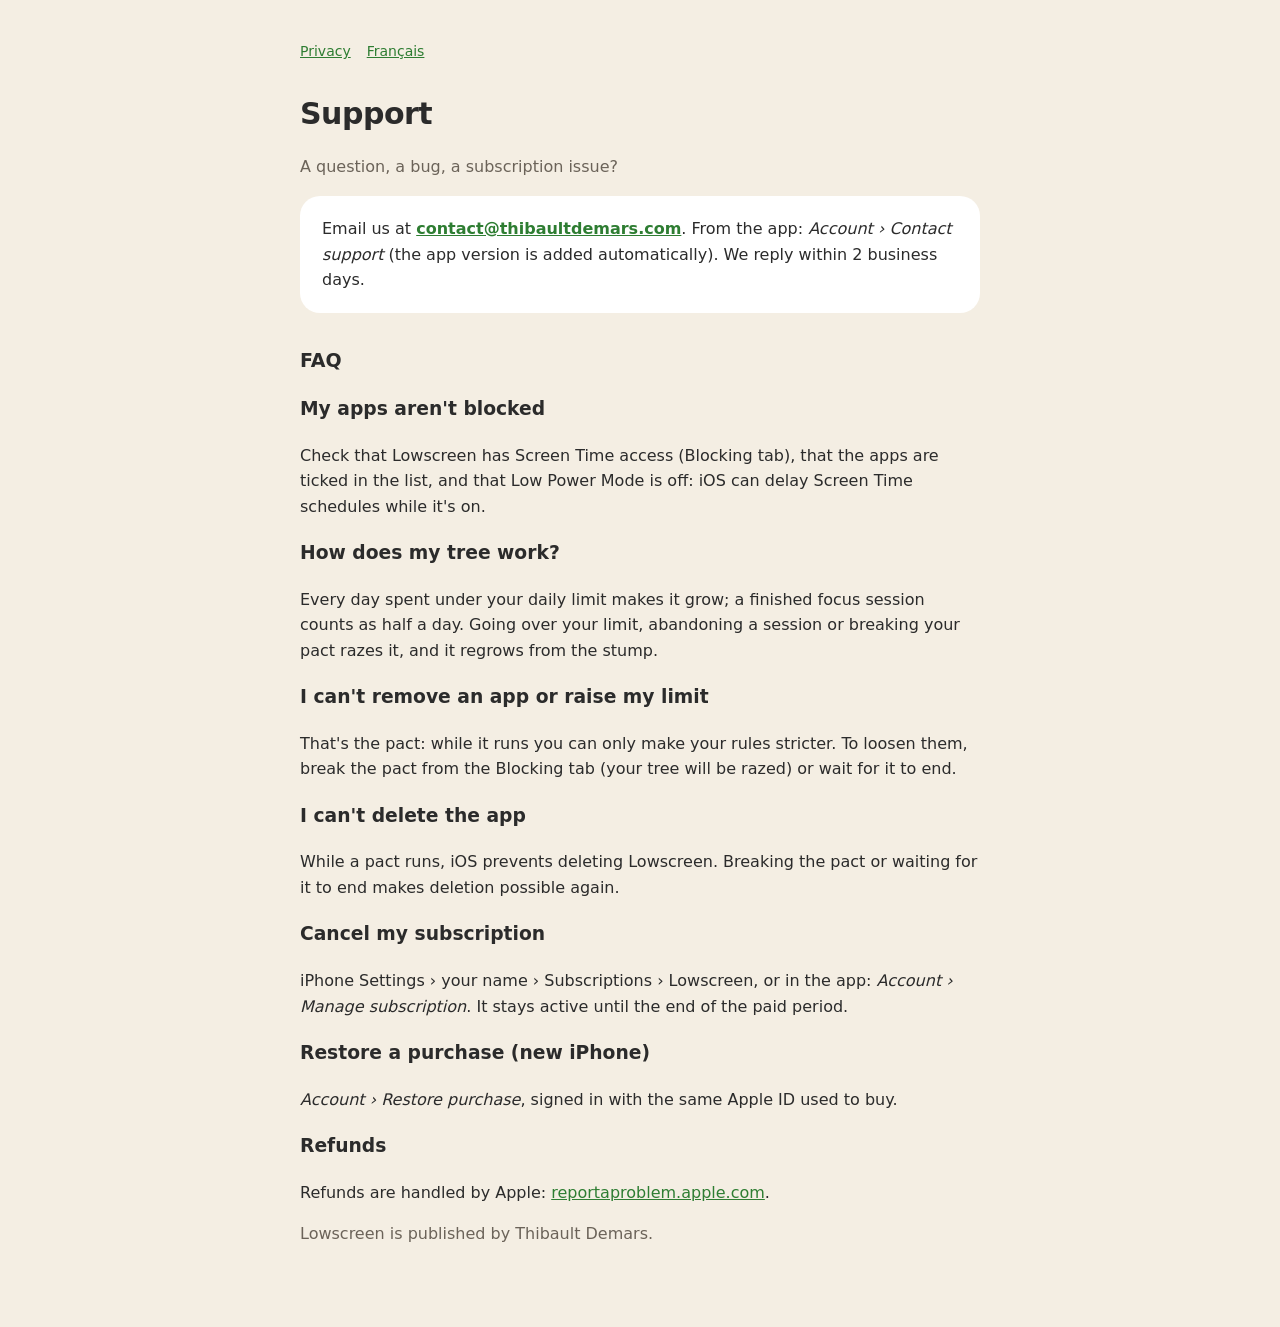
==== index.html @ 0039146f "Lowscreen privacy policy and support pages Co-Authored-By: Claude Opus 5.5 <noreply@anthropic.com>" ====
<!doctype html><html><head><meta charset="utf-8"><meta http-equiv="refresh" content="0;url=support.html"><title>Lowscreen</title></head><body><a href="support.html">Lowscreen support</a></body></html>
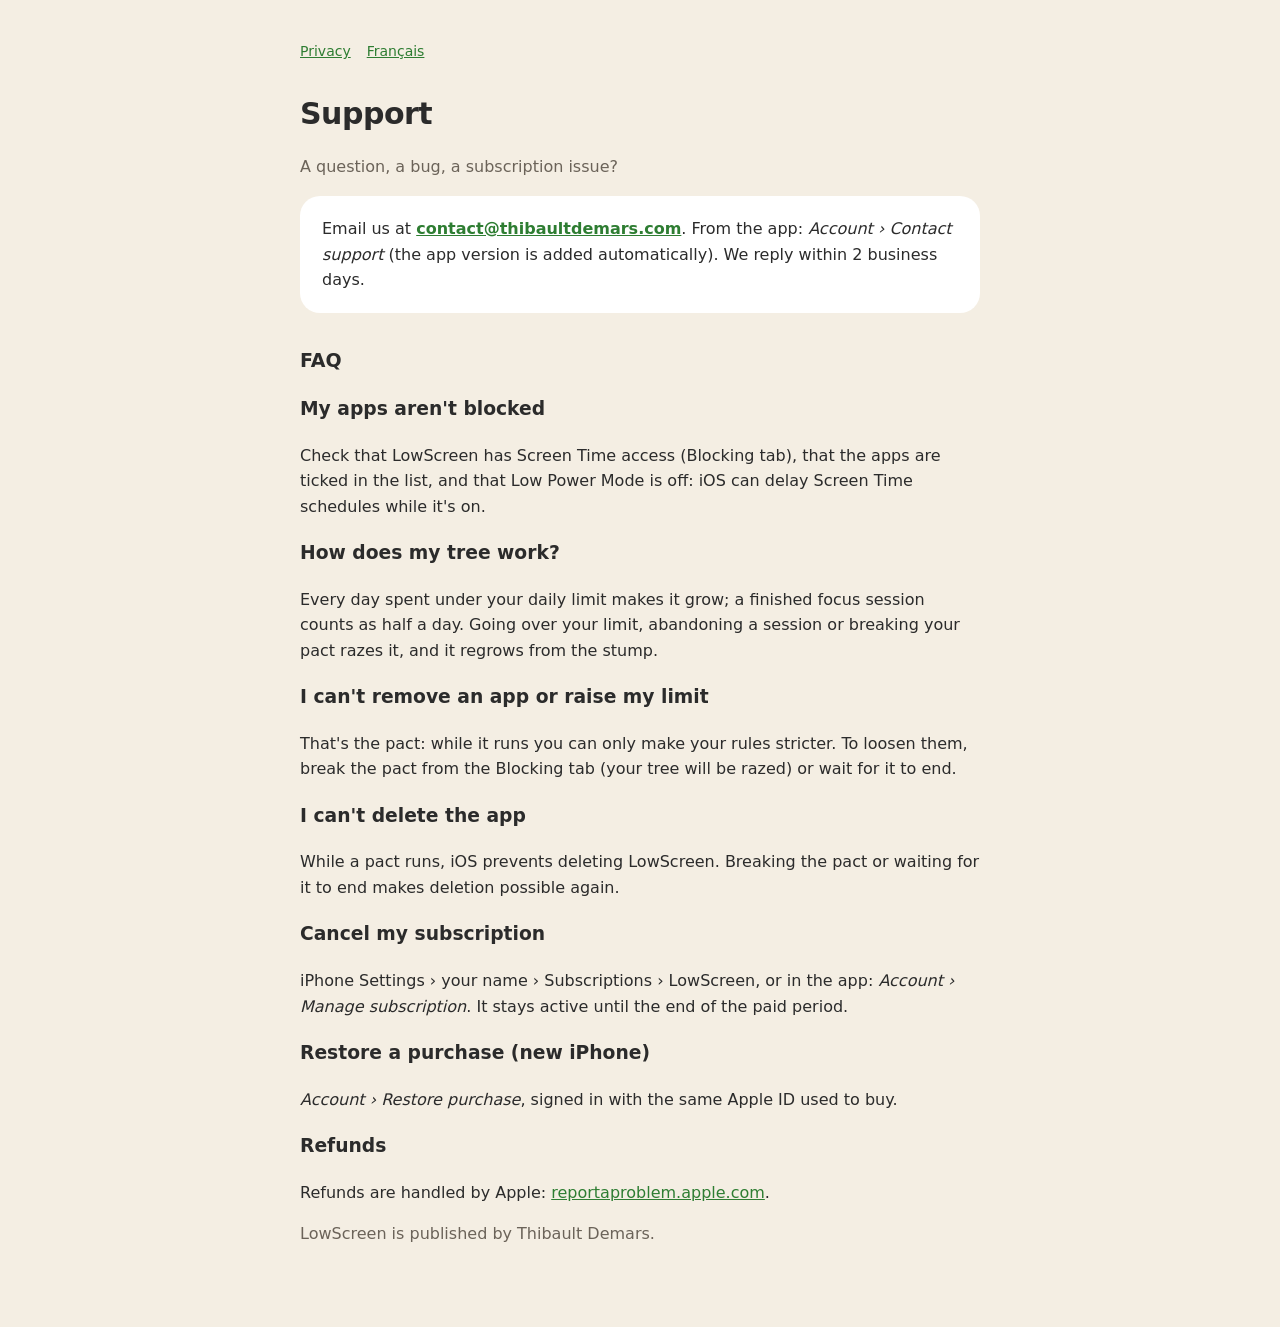
==== commit 8e36d11f: "Rename to LowScreen Co-Authored-By: Claude Opus 5.5 <noreply@anthropic.com>" ====
--- a/index.html
+++ b/index.html
@@ -1 +1 @@
-<!doctype html><html><head><meta charset="utf-8"><meta http-equiv="refresh" content="0;url=support.html"><title>Lowscreen</title></head><body><a href="support.html">Lowscreen support</a></body></html>
+<!doctype html><html><head><meta charset="utf-8"><meta http-equiv="refresh" content="0;url=support.html"><title>LowScreen</title></head><body><a href="support.html">LowScreen support</a></body></html>
